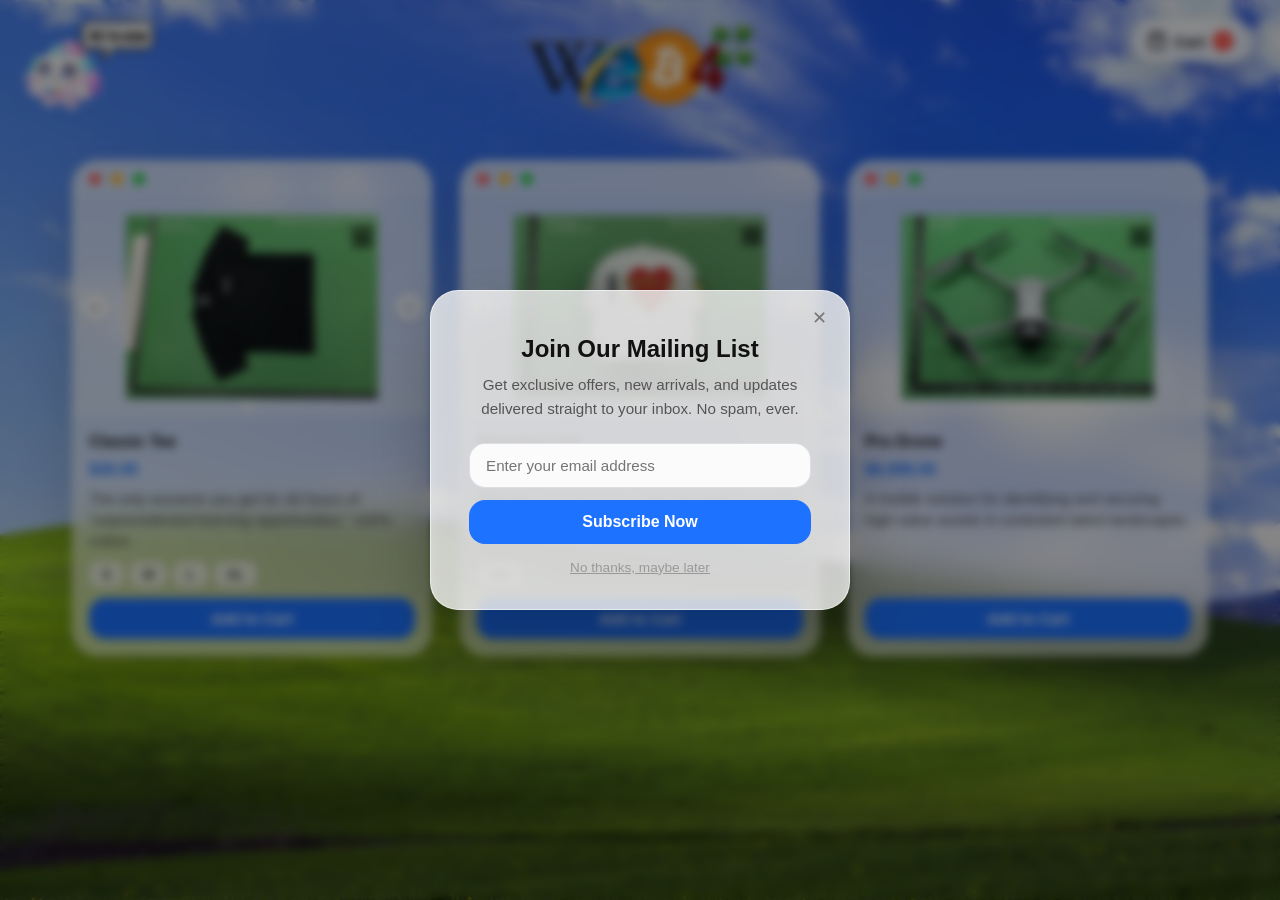
==== blank.html @ 08c39584 "Initial commit — web4intern lock screen + shop Co-Authored-By: Claude Sonnet 4.6 <noreply@anthropic." ====
<!DOCTYPE html>
<html lang="en">
<head>
    <meta charset="UTF-8">
    <meta name="viewport" content="width=device-width, initial-scale=1.0">
    <title>Desktop</title>
    <style>
        * { box-sizing: border-box; }
        body {
            margin: 0;
            padding: 0;
            background: url('images/BG.JPG') no-repeat center center fixed;
            background-size: cover;
            font-family: Arial, sans-serif;
        }

        /* ── Mailing list modal ── */
        .mail-overlay {
            position: fixed;
            inset: 0;
            background: rgba(0,0,0,0.45);
            backdrop-filter: blur(5px);
            z-index: 9999;
            display: flex;
            align-items: center;
            justify-content: center;
        }
        .mail-modal {
            background: rgba(255,255,255,0.78);
            border: 1px solid rgba(255,255,255,0.55);
            border-radius: 28px;
            backdrop-filter: blur(28px);
            box-shadow: 0 32px 80px rgba(0,0,0,0.22);
            padding: 44px 38px 34px;
            max-width: 420px;
            width: 90vw;
            position: relative;
            text-align: center;
        }
        .mail-modal-close {
            position: absolute;
            top: 14px;
            right: 18px;
            background: none;
            border: none;
            font-size: 18px;
            cursor: pointer;
            color: #777;
            line-height: 1;
            padding: 4px;
        }
        .mail-modal h2 {
            margin: 0 0 10px;
            font-size: 1.5rem;
            color: #111;
        }
        .mail-modal p {
            margin: 0 0 22px;
            color: #555;
            font-size: 0.95rem;
            line-height: 1.55;
        }
        .mail-modal input[type="email"] {
            width: 100%;
            padding: 13px 16px;
            border-radius: 16px;
            border: 1.5px solid rgba(46,56,72,0.15);
            background: rgba(255,255,255,0.9);
            font-size: 0.95rem;
            outline: none;
            margin-bottom: 12px;
            transition: border-color 0.2s;
        }
        .mail-modal input[type="email"]:focus { border-color: #1d72ff; }
        .mail-modal .subscribe-btn {
            width: 100%;
            padding: 13px;
            border: none;
            border-radius: 16px;
            background: #1d72ff;
            color: #fff;
            font-weight: 700;
            font-size: 1rem;
            cursor: pointer;
            transition: background 0.2s, transform 0.15s;
        }
        .mail-modal .subscribe-btn:hover { background: #1665d8; transform: translateY(-1px); }
        .mail-modal .subscribe-btn:active { transform: translateY(0); }
        .mail-success {
            display: none;
            color: #28a745;
            font-weight: 700;
            margin-top: 14px;
            font-size: 0.95rem;
        }
        .mail-modal .skip-link {
            display: block;
            margin-top: 16px;
            color: #999;
            font-size: 0.85rem;
            cursor: pointer;
            text-decoration: underline;
        }

        /* ── Header ── */
        .header {
            position: fixed;
            top: 20px;
            left: 50%;
            transform: translateX(-50%);
            z-index: 1001;
        }
        .logo {
            width: 240px;
            height: auto;
            display: block;
            margin: 0 auto;
        }

        /* ── Cart button (top-right, permanent) ── */
        .cart-btn-wrap {
            position: fixed;
            top: 20px;
            right: 28px;
            z-index: 1002;
        }
        .cart-btn {
            display: flex;
            align-items: center;
            gap: 8px;
            background: rgba(255,255,255,0.65);
            border: 1px solid rgba(255,255,255,0.5);
            border-radius: 50px;
            backdrop-filter: blur(16px);
            padding: 10px 18px 10px 14px;
            cursor: pointer;
            box-shadow: 0 8px 24px rgba(0,0,0,0.13);
            transition: background 0.2s, transform 0.15s;
            font-weight: 700;
            font-size: 0.95rem;
            color: #111;
        }
        .cart-btn:hover { background: rgba(255,255,255,0.88); transform: translateY(-1px); }
        .cart-btn svg { width: 20px; height: 20px; }
        .cart-count {
            background: #ff3b30;
            color: #fff;
            border-radius: 50%;
            min-width: 20px;
            height: 20px;
            display: flex;
            align-items: center;
            justify-content: center;
            font-size: 11px;
            font-weight: 700;
            padding: 0 4px;
        }

        /* ── Cart panel ── */
        .cart-panel {
            position: fixed;
            top: 70px;
            right: 28px;
            width: min(320px, 92vw);
            max-height: 70vh;
            background: rgba(255,255,255,0.68);
            border: 1px solid rgba(255,255,255,0.5);
            border-radius: 22px;
            backdrop-filter: blur(22px);
            box-shadow: 0 24px 60px rgba(0,0,0,0.18);
            z-index: 1001;
            display: none;
            flex-direction: column;
            overflow: hidden;
        }
        .cart-panel.show { display: flex; }
        .cart-panel-header {
            display: flex;
            align-items: center;
            justify-content: space-between;
            padding: 14px 18px;
            background: rgba(255,255,255,0.42);
            border-bottom: 1px solid rgba(255,255,255,0.5);
            font-weight: 700;
            font-size: 1rem;
            color: #111;
        }
        .cart-panel-header .close-x {
            background: none;
            border: none;
            font-size: 17px;
            cursor: pointer;
            color: #777;
            padding: 2px 4px;
        }
        .cart-panel-body {
            padding: 14px;
            overflow-y: auto;
            flex: 1;
            min-height: 0;
        }
        .cart-panel-body::-webkit-scrollbar { width: 6px; }
        .cart-panel-body::-webkit-scrollbar-thumb { background: rgba(0,0,0,0.14); border-radius: 999px; }
        .cart-item-row {
            display: flex;
            align-items: center;
            justify-content: space-between;
            padding: 10px 12px;
            border-radius: 14px;
            background: rgba(255,255,255,0.82);
            border: 1px solid rgba(46,56,72,0.08);
            margin-bottom: 8px;
            font-size: 0.9rem;
            color: #111;
        }
        .cart-item-row .remove-btn {
            background: none;
            border: none;
            color: #ff3b30;
            cursor: pointer;
            font-size: 15px;
            padding: 0 2px;
            line-height: 1;
        }
        .cart-empty {
            text-align: center;
            color: #999;
            font-size: 0.9rem;
            padding: 28px 0;
        }
        .cart-total-row {
            padding: 12px 18px;
            border-top: 1px solid rgba(255,255,255,0.5);
            display: flex;
            justify-content: space-between;
            font-weight: 700;
            font-size: 1rem;
            background: rgba(255,255,255,0.42);
            color: #111;
        }
        .cart-checkout {
            margin: 0 14px 14px;
            padding: 12px;
            border: none;
            border-radius: 14px;
            background: #1d72ff;
            color: #fff;
            font-weight: 700;
            cursor: pointer;
            font-size: 0.95rem;
            transition: background 0.2s;
        }
        .cart-checkout:hover { background: #1665d8; }

        /* ── Products ── */
        .product-row {
            position: relative;
            top: 160px;
            width: 100%;
            display: flex;
            justify-content: center;
            align-items: stretch;
            gap: 28px;
            padding: 0 32px;
            box-sizing: border-box;
            margin-bottom: 220px;
        }
        .product-card {
            flex: 1;
            max-width: 360px;
            min-width: 0;
            background: rgba(255,255,255,0.55);
            border: 1px solid rgba(255,255,255,0.4);
            border-radius: 26px;
            box-shadow: 0 24px 60px rgba(0,0,0,0.14);
            backdrop-filter: blur(18px);
            overflow: hidden;
            display: flex;
            flex-direction: column;
            align-items: stretch;
        }
        .card-header {
            display: flex;
            align-items: center;
            gap: 10px;
            padding: 12px 16px;
            background: rgba(255,255,255,0.35);
        }

        /* ── Carousel ── */
        .carousel {
            position: relative;
            width: 100%;
            height: 220px;
            overflow: hidden;
            background: rgba(255,255,255,0.25);
        }
        .carousel-track {
            display: flex;
            height: 100%;
            transition: transform 0.38s cubic-bezier(.4,0,.2,1);
        }
        .carousel-track img {
            width: 100%;
            height: 220px;
            object-fit: contain;
            object-position: center;
            flex-shrink: 0;
            display: block;
            padding: 18px;
        }
        .carousel-btn {
            position: absolute;
            top: 50%;
            transform: translateY(-50%);
            background: rgba(255,255,255,0.72);
            border: none;
            border-radius: 50%;
            width: 28px;
            height: 28px;
            display: flex;
            align-items: center;
            justify-content: center;
            cursor: pointer;
            font-size: 16px;
            z-index: 2;
            box-shadow: 0 2px 8px rgba(0,0,0,0.13);
            transition: background 0.15s;
        }
        .carousel-btn:hover { background: rgba(255,255,255,0.95); }
        .carousel-btn.prev { left: 8px; }
        .carousel-btn.next { right: 8px; }
        .carousel-dots {
            position: absolute;
            bottom: 8px;
            left: 50%;
            transform: translateX(-50%);
            display: flex;
            gap: 5px;
        }
        .carousel-dots .dot {
            width: 6px;
            height: 6px;
            border-radius: 50%;
            background: rgba(255,255,255,0.55);
            cursor: pointer;
            transition: background 0.2s, transform 0.2s;
        }
        .carousel-dots .dot.active {
            background: #fff;
            transform: scale(1.25);
        }

        /* ── Product body ── */
        .product-body {
            padding: 16px;
            display: flex;
            flex-direction: column;
            gap: 10px;
            flex: 1;
        }
        .product-title { font-size: 1rem; font-weight: 700; color: #111; }
        .product-price { color: #1d72ff; font-weight: 700; }
        .product-desc { color: #444; line-height: 1.4; font-size: 0.93rem; flex: 1; }

        /* ── Size selector ── */
        .size-selector {
            display: flex;
            gap: 6px;
            flex-wrap: wrap;
        }
        .size-btn {
            padding: 5px 12px;
            border: 1.5px solid rgba(46,56,72,0.2);
            border-radius: 8px;
            background: rgba(255,255,255,0.65);
            color: #333;
            font-size: 0.85rem;
            cursor: pointer;
            font-weight: 600;
            transition: background 0.15s, border-color 0.15s, color 0.15s;
        }
        .size-btn.selected {
            border-color: #1d72ff;
            background: #1d72ff;
            color: #fff;
        }
        .size-selector.error { outline: 2px solid #ff3b30; border-radius: 8px; }

        /* ── Add to cart button ── */
        .add-to-cart-btn {
            margin-top: auto;
            padding: 12px;
            border: none;
            border-radius: 16px;
            background: #1d72ff;
            color: #fff;
            cursor: pointer;
            font-weight: 700;
            font-size: 0.95rem;
            transition: background 0.2s, transform 0.15s;
        }
        .add-to-cart-btn:hover { background: #1665d8; transform: translateY(-1px); }
        .add-to-cart-btn:active { transform: translateY(0); }

        /* ── Chatbot icon (top-left, no container) ── */
        .chatbot-icon {
            position: fixed;
            top: 18px;
            left: 22px;
            width: 136px;
            height: auto;
            cursor: pointer;
            z-index: 1002;
            animation: shake 0.5s infinite alternate;
            display: block;
        }
        .chatbot-icon:hover { opacity: 0.85; }
        @keyframes shake {
            0% { transform: rotate(-3deg); }
            100% { transform: rotate(3deg); }
        }

        /* ── Chatbot overlay backdrop ── */
        .chat-overlay {
            display: none;
            position: fixed;
            inset: 0;
            background: rgba(0,0,0,0.25);
            backdrop-filter: blur(3px);
            z-index: 1500;
            align-items: center;
            justify-content: center;
        }
        .chat-overlay.show { display: flex; }

        /* ── Chatbot panel (centered) ── */
        .panel {
            position: relative;
            width: min(420px, 92vw);
            height: min(580px, 85vh);
            background: rgba(255,255,255,0.72);
            border-radius: 24px;
            box-shadow: 0 32px 80px rgba(0,0,0,0.22);
            backdrop-filter: blur(28px);
            border: 1px solid rgba(255,255,255,0.5);
            display: flex;
            flex-direction: column;
            overflow: hidden;
        }
        .panel-header {
            display: flex;
            align-items: center;
            justify-content: flex-end;
            padding: 12px 14px 8px;
            background: transparent;
        }
        .chat-close-btn {
            background: rgba(0,0,0,0.08);
            border: none;
            border-radius: 50%;
            width: 28px;
            height: 28px;
            font-size: 14px;
            cursor: pointer;
            color: #555;
            display: flex;
            align-items: center;
            justify-content: center;
            transition: background 0.15s;
        }
        .chat-close-btn:hover { background: rgba(0,0,0,0.15); }
        .panel-body {
            padding: 0 14px 14px;
            display: flex;
            flex-direction: column;
            gap: 10px;
            flex: 1;
            overflow: hidden;
        }
        .panel-body input[type="text"] {
            width: 100%;
            padding: 11px 16px;
            border-radius: 50px;
            border: 1px solid rgba(46,56,72,0.12);
            background: rgba(255,255,255,0.85);
            color: #111;
            outline: none;
            font-size: 0.92rem;
            flex-shrink: 0;
        }
        .panel-body input[type="text"]:focus {
            border-color: #1d72ff;
        }
        .chat-input-row {
            display: flex;
            gap: 8px;
            flex-shrink: 0;
        }
        .chat-input-row input {
            flex: 1;
        }
        .panel-body .send-btn {
            padding: 11px 20px;
            border: none;
            border-radius: 50px;
            background: #1d72ff;
            color: #fff;
            font-weight: 700;
            cursor: pointer;
            font-size: 0.9rem;
            transition: background 0.2s;
            flex-shrink: 0;
            white-space: nowrap;
        }
        .panel-body .send-btn:hover { background: #1665d8; }
        #chatLog {
            flex: 1;
            padding: 12px;
            border-radius: 18px;
            background: rgba(255,255,255,0.55);
            border: 1px solid rgba(255,255,255,0.6);
            overflow-y: auto;
            display: flex;
            flex-direction: column;
            gap: 10px;
            min-height: 0;
        }
        #chatLog::-webkit-scrollbar { width: 5px; }
        #chatLog::-webkit-scrollbar-thumb { background: rgba(0,0,0,0.12); border-radius: 999px; }
        .chat-bubble {
            padding: 10px 14px;
            border-radius: 18px;
            line-height: 1.5;
            font-size: 0.9rem;
            max-width: 80%;
            word-break: break-word;
        }
        .chat-user {
            align-self: flex-end;
            background: #1d72ff;
            color: #fff;
            border-bottom-right-radius: 5px;
        }
        .chat-bot {
            align-self: flex-start;
            background: rgba(255,255,255,0.9);
            color: #111;
            border-bottom-left-radius: 5px;
            box-shadow: 0 2px 8px rgba(0,0,0,0.06);
        }
        .typing-bubble {
            align-self: flex-start;
            background: rgba(255,255,255,0.9);
            border-radius: 18px;
            border-bottom-left-radius: 5px;
            padding: 12px 16px;
            display: flex;
            gap: 5px;
            align-items: center;
            box-shadow: 0 2px 8px rgba(0,0,0,0.06);
        }
        .typing-bubble span {
            width: 7px;
            height: 7px;
            background: #aaa;
            border-radius: 50%;
            animation: typingBounce 1.2s infinite;
        }
        .typing-bubble span:nth-child(2) { animation-delay: 0.2s; }
        .typing-bubble span:nth-child(3) { animation-delay: 0.4s; }
        @keyframes typingBounce {
            0%, 60%, 100% { transform: translateY(0); }
            30% { transform: translateY(-6px); }
        }
        .window-buttons { display: flex; gap: 8px; }
        .window-btn { width: 12px; height: 12px; border-radius: 50%; border: none; cursor: pointer; }
        .red { background: #ff5f57; }
        .yellow { background: #ffbd2e; }
        .green { background: #28ca42; }

        /* ── Zoomable image cursor ── */
        .zoomable { cursor: zoom-in; }

        /* ── Lightbox ── */
        .lightbox {
            display: none;
            position: fixed;
            inset: 0;
            background: rgba(0,0,0,0.82);
            backdrop-filter: blur(6px);
            z-index: 9998;
            align-items: center;
            justify-content: center;
        }
        .lightbox.show { display: flex; }
        .lightbox img {
            max-width: 90vw;
            max-height: 88vh;
            border-radius: 18px;
            box-shadow: 0 40px 100px rgba(0,0,0,0.5);
            object-fit: contain;
            animation: popIn 0.22s cubic-bezier(.34,1.56,.64,1);
        }
        @keyframes popIn {
            from { transform: scale(0.82); opacity: 0; }
            to   { transform: scale(1);    opacity: 1; }
        }
        .lightbox-close {
            position: absolute;
            top: 18px;
            right: 22px;
            background: rgba(255,255,255,0.15);
            border: none;
            border-radius: 50%;
            width: 36px;
            height: 36px;
            color: #fff;
            font-size: 18px;
            cursor: pointer;
            display: flex;
            align-items: center;
            justify-content: center;
        }
        .lightbox-close:hover { background: rgba(255,255,255,0.28); }
        .lightbox-nav {
            position: absolute;
            top: 50%;
            transform: translateY(-50%);
            background: rgba(255,255,255,0.15);
            border: none;
            border-radius: 50%;
            width: 48px;
            height: 48px;
            color: #fff;
            font-size: 28px;
            cursor: pointer;
            display: flex;
            align-items: center;
            justify-content: center;
            transition: background 0.15s;
            z-index: 2;
            line-height: 1;
        }
        .lightbox-nav:hover { background: rgba(255,255,255,0.3); }
        .lightbox-nav.prev { left: 24px; }
        .lightbox-nav.next { right: 24px; }
        .lightbox-nav.hidden { display: none; }

        @media (max-width: 900px) {
            .product-row {
                flex-direction: column;
                align-items: center;
                top: 140px;
                padding: 0 16px;
                gap: 20px;
            }
            .product-card {
                width: 100%;
                max-width: 440px;
                flex: none;
            }
            .carousel { height: 200px; }
            .carousel-track img { height: 200px; }
        }
    </style>
</head>
<body>

<!-- ── Mailing List Modal (shown on page load) ── -->
<div class="mail-overlay" id="mailOverlay">
    <div class="mail-modal">
        <button class="mail-modal-close" id="mailModalClose">✕</button>
        <h2>Join Our Mailing List</h2>
        <p>Get exclusive offers, new arrivals, and updates delivered straight to your inbox. No spam, ever.</p>
        <input type="email" id="mailModalEmail" placeholder="Enter your email address">
        <button class="subscribe-btn" id="mailModalSubscribe">Subscribe Now</button>
        <div class="mail-success" id="mailSuccess"></div>
        <span class="skip-link" id="mailModalSkip">No thanks, maybe later</span>
    </div>
</div>

<!-- ── Header ── -->
<div class="header">
    <img src="images/headerlogo.png" alt="Logo" class="logo">
</div>

<!-- ── Permanent Cart Button (top-right) ── -->
<div class="cart-btn-wrap">
    <button class="cart-btn" id="cartToggleBtn" aria-label="Toggle cart">
        <svg viewBox="0 0 24 24" fill="none" stroke="currentColor" stroke-width="2" stroke-linecap="round" stroke-linejoin="round">
            <path d="M6 2L3 6v14a2 2 0 002 2h14a2 2 0 002-2V6l-3-4z"/>
            <line x1="3" y1="6" x2="21" y2="6"/>
            <path d="M16 10a4 4 0 01-8 0"/>
        </svg>
        Cart
        <span class="cart-count" id="cartCountBadge">0</span>
    </button>
</div>

<!-- ── Cart Panel ── -->
<div class="cart-panel" id="cartPanel">
    <div class="cart-panel-header">
        <span>Your Cart</span>
        <button class="close-x" id="cartPanelClose">✕</button>
    </div>
    <div class="cart-panel-body" id="cartBody">
        <div class="cart-empty" id="cartEmpty">Your cart is empty.</div>
    </div>
    <div class="cart-total-row" id="cartTotalRow" style="display:none;">
        <span>Total</span>
        <span id="cartTotal">$0.00</span>
    </div>
    <button class="cart-checkout" id="cartCheckout" style="display:none;">Checkout</button>
</div>

<!-- ── Products ── -->
<div class="product-row">

    <!-- Product 1 — Shirt -->
    <article class="product-card" data-images='["images/ShirtF.png","images/shirtB.png"]'>
        <div class="card-header">
            <button class="window-btn red"></button>
            <button class="window-btn yellow"></button>
            <button class="window-btn green"></button>
        </div>
        <div class="carousel">
            <div class="carousel-track">
                <img src="images/ShirtF.png" alt="Shirt — Front" class="zoomable">
                <img src="images/shirtB.png" alt="Shirt — Back"  class="zoomable">
            </div>
            <button class="carousel-btn prev">&#8249;</button>
            <button class="carousel-btn next">&#8250;</button>
            <div class="carousel-dots">
                <div class="dot active"></div>
                <div class="dot"></div>
            </div>
        </div>
        <div class="product-body">
            <div class="product-title">Classic Tee</div>
            <div class="product-price">$30.00</div>
            <div class="product-desc">The only souvenir you get for 40 hours of "unprecedented learning opportunities." 100% cotton.</div>
            <div class="size-selector">
                <button class="size-btn">S</button>
                <button class="size-btn">M</button>
                <button class="size-btn">L</button>
                <button class="size-btn">XL</button>
            </div>
            <button class="add-to-cart-btn" data-name="Classic Tee" data-price="30.00">Add to Cart</button>
        </div>
    </article>

    <!-- Product 2 — Hat -->
    <article class="product-card" data-images='["images/hatF.png","images/hatS.png"]'>
        <div class="card-header">
            <button class="window-btn red"></button>
            <button class="window-btn yellow"></button>
            <button class="window-btn green"></button>
        </div>
        <div class="carousel">
            <div class="carousel-track">
                <img src="images/hatF.png" alt="Hat — Front" class="zoomable">
                <img src="images/hatS.png" alt="Hat — Side"  class="zoomable">
            </div>
            <button class="carousel-btn prev">&#8249;</button>
            <button class="carousel-btn next">&#8250;</button>
            <div class="carousel-dots">
                <div class="dot active"></div>
                <div class="dot"></div>
            </div>
        </div>
        <div class="product-body">
            <div class="product-title">Signature Hat</div>
            <div class="product-price">$45.00</div>
            <div class="product-desc">Ethically sourced from a high-throughput, results-oriented manufacturing ecosystem.</div>
            <div class="size-selector">
                <button class="size-btn">OS</button>
            </div>
            <button class="add-to-cart-btn" data-name="Signature Hat" data-price="45.00">Add to Cart</button>
        </div>
    </article>

    <!-- Product 3 — Drone -->
    <article class="product-card" data-images='["images/Drone.png"]'>
        <div class="card-header">
            <button class="window-btn red"></button>
            <button class="window-btn yellow"></button>
            <button class="window-btn green"></button>
        </div>
        <div class="carousel">
            <div class="carousel-track">
                <img src="images/Drone.png" alt="Drone" class="zoomable">
            </div>
        </div>
        <div class="product-body">
            <div class="product-title">Pro Drone</div>
            <div class="product-price">$6,999.00</div>
            <div class="product-desc">A mobile solution for identifying and securing high-value assets in contested talent landscapes.</div>
            <button class="add-to-cart-btn" data-name="Pro Drone" data-price="6999.00" data-no-size="true">Add to Cart</button>
        </div>
    </article>

</div>

<!-- ── Lightbox ── -->
<div class="lightbox" id="lightbox">
    <button class="lightbox-close" id="lightboxClose">✕</button>
    <button class="lightbox-nav prev" id="lightboxPrev">&#8249;</button>
    <img id="lightboxImg" src="" alt="">
    <button class="lightbox-nav next" id="lightboxNext">&#8250;</button>
</div>

<!-- ── Chatbot icon (top-left) ── -->
<img class="chatbot-icon" id="chatbot" src="images/chatbot.png" alt="Chat">

<!-- ── Chatbot overlay + panel ── -->
<div class="chat-overlay" id="chatOverlay">
    <div class="panel" id="chatbotPanel">
        <div class="panel-header">
            <button class="chat-close-btn" id="chatCloseBtn">✕</button>
        </div>
        <div class="panel-body">
            <div id="chatLog"></div>
            <div class="chat-input-row">
                <input type="text" id="chatInput" placeholder="Type a message...">
                <button class="send-btn" id="sendChat">Send</button>
            </div>
        </div>
    </div>
</div>

<script>
    // ── Redirect to index.html on refresh ──
    if (performance.getEntriesByType('navigation')[0]?.type === 'reload') {
        window.location.replace('index.html');
    }

    // ── Mailing list modal ──
    const mailOverlay = document.getElementById('mailOverlay');

    function closeMailModal() { mailOverlay.style.display = 'none'; }

    document.getElementById('mailModalClose').addEventListener('click', closeMailModal);
    document.getElementById('mailModalSkip').addEventListener('click', closeMailModal);

    document.getElementById('mailModalSubscribe').addEventListener('click', () => {
        const emailInput = document.getElementById('mailModalEmail');
        const email = emailInput.value.trim();
        const valid = email && /^[^\s@]+@[^\s@]+\.[^\s@]+$/.test(email);

        if (!valid) {
            emailInput.style.borderColor = '#ff3b30';
            emailInput.focus();
            return;
        }
        emailInput.style.borderColor = '';

        const success = document.getElementById('mailSuccess');
        success.style.display = 'block';
        success.textContent = `You're in! We'll be in touch at ${email}.`;
        document.getElementById('mailModalSubscribe').disabled = true;
        setTimeout(closeMailModal, 2200);
    });

    // ── Carousels ──
    document.querySelectorAll('.carousel').forEach(carousel => {
        let idx = 0;
        const track = carousel.querySelector('.carousel-track');
        const dots = Array.from(carousel.querySelectorAll('.dot'));
        const total = dots.length;

        function goTo(n) {
            idx = (n + total) % total;
            track.style.transform = `translateX(-${idx * 100}%)`;
            dots.forEach((d, i) => d.classList.toggle('active', i === idx));
        }

        carousel.querySelector('.prev')?.addEventListener('click', () => goTo(idx - 1));
        carousel.querySelector('.next')?.addEventListener('click', () => goTo(idx + 1));
        dots.forEach((d, i) => d.addEventListener('click', () => goTo(i)));
    });

    // ── Size selector ──
    document.querySelectorAll('.size-selector').forEach(selector => {
        selector.querySelectorAll('.size-btn').forEach(btn => {
            btn.addEventListener('click', () => {
                selector.querySelectorAll('.size-btn').forEach(b => b.classList.remove('selected'));
                btn.classList.add('selected');
                selector.classList.remove('error');
            });
        });
    });

    // ── Cart state ──
    let cartItems = [];

    const cartPanel       = document.getElementById('cartPanel');
    const cartBody        = document.getElementById('cartBody');
    const cartEmpty       = document.getElementById('cartEmpty');
    const cartTotalRow    = document.getElementById('cartTotalRow');
    const cartTotalSpan   = document.getElementById('cartTotal');
    const cartCountBadge  = document.getElementById('cartCountBadge');
    const cartCheckout    = document.getElementById('cartCheckout');

    document.getElementById('cartToggleBtn').addEventListener('click', () =>
        cartPanel.classList.toggle('show')
    );
    document.getElementById('cartPanelClose').addEventListener('click', () =>
        cartPanel.classList.remove('show')
    );

    function renderCart() {
        cartBody.querySelectorAll('.cart-item-row').forEach(el => el.remove());

        if (cartItems.length === 0) {
            cartEmpty.style.display = 'block';
            cartTotalRow.style.display = 'none';
            cartCheckout.style.display = 'none';
        } else {
            cartEmpty.style.display = 'none';
            cartTotalRow.style.display = 'flex';
            cartCheckout.style.display = 'block';

            cartItems.forEach((item, i) => {
                const row = document.createElement('div');
                row.className = 'cart-item-row';
                row.innerHTML =
                    `<span><strong>${item.name}</strong> <small style="color:#888">(${item.size})</small></span>
                     <span style="display:flex;align-items:center;gap:8px">
                         <strong>$${item.price}</strong>
                         <button class="remove-btn" data-index="${i}" aria-label="Remove">✕</button>
                     </span>`;
                cartBody.appendChild(row);
            });

            const total = cartItems.reduce((sum, item) => sum + parseFloat(item.price), 0);
            cartTotalSpan.textContent = `$${total.toFixed(2)}`;
        }

        cartCountBadge.textContent = cartItems.length;

        cartBody.querySelectorAll('.remove-btn').forEach(btn => {
            btn.addEventListener('click', () => {
                cartItems.splice(parseInt(btn.dataset.index), 1);
                renderCart();
            });
        });
    }

    document.querySelectorAll('.add-to-cart-btn').forEach(btn => {
        btn.addEventListener('click', () => {
            const card = btn.closest('.product-card');
            const noSize = btn.dataset.noSize === 'true';
            const sizeSelector = card.querySelector('.size-selector');
            const selectedSize = sizeSelector ? sizeSelector.querySelector('.size-btn.selected') : null;

            if (!noSize && !selectedSize) {
                sizeSelector.classList.add('error');
                setTimeout(() => sizeSelector.classList.remove('error'), 1200);
                return;
            }

            cartItems.push({
                name:  btn.dataset.name,
                price: btn.dataset.price,
                size:  noSize ? 'One Size' : selectedSize.textContent.trim()
            });

            renderCart();
            cartPanel.classList.add('show');

            // Brief button feedback
            btn.textContent = '✓ Added!';
            btn.style.background = '#28a745';
            setTimeout(() => {
                btn.textContent = 'Add to Cart';
                btn.style.background = '';
            }, 1100);
        });
    });

    cartCheckout.addEventListener('click', () => {
        alert('Checkout coming soon!');
    });

    // ── Lightbox with carousel ──
    const lightbox    = document.getElementById('lightbox');
    const lightboxImg = document.getElementById('lightboxImg');
    const lbPrev      = document.getElementById('lightboxPrev');
    const lbNext      = document.getElementById('lightboxNext');
    let lbImages = [], lbIdx = 0;

    function lbShow(images, startIdx) {
        lbImages = images;
        lbIdx = startIdx;
        lightboxImg.src = lbImages[lbIdx];
        lbPrev.classList.toggle('hidden', lbImages.length <= 1);
        lbNext.classList.toggle('hidden', lbImages.length <= 1);
        lightbox.classList.add('show');
    }
    function lbGo(dir) {
        lbIdx = (lbIdx + dir + lbImages.length) % lbImages.length;
        lightboxImg.style.animation = 'none';
        lightboxImg.offsetHeight; // reflow
        lightboxImg.style.animation = '';
        lightboxImg.src = lbImages[lbIdx];
    }

    document.querySelectorAll('.zoomable').forEach(img => {
        img.addEventListener('click', () => {
            const card   = img.closest('.product-card');
            const images = JSON.parse(card.dataset.images);
            const allImgs = Array.from(card.querySelectorAll('.zoomable'));
            const startIdx = allImgs.indexOf(img);
            lbShow(images, startIdx);
        });
    });

    lbPrev.addEventListener('click', e => { e.stopPropagation(); lbGo(-1); });
    lbNext.addEventListener('click', e => { e.stopPropagation(); lbGo(1); });
    document.getElementById('lightboxClose').addEventListener('click', () => lightbox.classList.remove('show'));
    lightbox.addEventListener('click', e => { if (e.target === lightbox) lightbox.classList.remove('show'); });
    document.addEventListener('keydown', e => {
        if (!lightbox.classList.contains('show')) return;
        if (e.key === 'ArrowLeft')  lbGo(-1);
        if (e.key === 'ArrowRight') lbGo(1);
        if (e.key === 'Escape') lightbox.classList.remove('show');
    });

    // ── Cache-bust chatbot icon PNG ──
    document.getElementById('chatbot').src = `images/chatbot.png?v=${Date.now()}`;

    // ── Chatbot ──
    const chatOverlay = document.getElementById('chatOverlay');

    document.getElementById('chatbot').addEventListener('click', () => {
        chatOverlay.classList.toggle('show');
    });
    document.getElementById('chatCloseBtn').addEventListener('click', () => {
        chatOverlay.classList.remove('show');
    });
    chatOverlay.addEventListener('click', e => {
        if (e.target === chatOverlay) chatOverlay.classList.remove('show');
    });

    const chatLog   = document.getElementById('chatLog');
    const chatInput = document.getElementById('chatInput');

    document.getElementById('sendChat').addEventListener('click', sendMessage);
    chatInput.addEventListener('keydown', e => { if (e.key === 'Enter') sendMessage(); });

    const botTopics = [
        {
            keys: ['hello','hi','hey','sup','hiya','howdy','greetings'],
            replies: [
                "oh hi! welcome! i just started here today so you caught me at a great time. or a terrible time. depends on your standards.",
                "hey!! so glad you're here. i am also here and that is roughly where my usefulness ends.",
                "hello! i'm your support agent for today. i use that term loosely."
            ]
        },
        {
            keys: ['price','cost','how much','expensive','cheap','afford','pricing'],
            replies: [
                "great pricing question! i saw some numbers on the screen earlier and they looked very… numerical.",
                "the prices are listed right on the product cards! that part i actually know. growth.",
                "honestly the prices are right there on the page. that's one thing i CAN point you to. big day for me."
            ]
        },
        {
            keys: ['size','sizing','fit','measurements','small','medium','large','xl','xs'],
            replies: [
                "sizing! yes. we have S, M, L, and XL. i read that off the buttons. you're welcome.",
                "for sizing i'd say go with what feels right in your heart. or just pick one from the card. either works.",
                "i actually know this one — there are size buttons on each product! S M L XL. i'm on a roll today."
            ]
        },
        {
            keys: ['ship','shipping','delivery','arrive','track','package','order'],
            replies: [
                "shipping! i asked someone about that. she said 'fast'. i wrote that down.",
                "your order will arrive… eventually. i believe in it.",
                "shipping times are… a number of days. a positive number. that's my final answer."
            ]
        },
        {
            keys: ['return','refund','exchange','money back','cancel'],
            replies: [
                "returns! i looked for that policy document. i found a birthday card from 2019. unrelated.",
                "our return policy is very fair and reasonable, i think. i haven't read it. but it feels fair.",
                "for returns i'd say reach out to someone more senior than me, which is literally everyone here."
            ]
        },
        {
            keys: ['cart','checkout','buy','purchase','order','add','payment','pay'],
            replies: [
                "to add something to your cart just pick a size and hit Add to Cart! i actually set that up. well someone did. i watched.",
                "the cart button is in the top right corner! i know where that is. this is my best day so far.",
                "checkout is coming soon according to the button. i trust the button more than i trust myself."
            ]
        },
        {
            keys: ['product','item','what do you sell','stock','available','inventory'],
            replies: [
                "we have 3 amazing products! product 1, product 2, and product 3. i named them myself. i did not name them.",
                "all products are right there on the page! very shiny. very clickable. i recommend all of them equally.",
                "great selection question. we have items. multiple. they are good, i assume."
            ]
        },
        {
            keys: ['help','support','assist','problem','issue','wrong','broken','fix'],
            replies: [
                "i am technically the help. i know how that sounds.",
                "you've come to the right place for help! and also the wrong place. it's complicated.",
                "i want to solve your problem so badly. i just need a few more weeks of training. or months."
            ]
        },
        {
            keys: ['thanks','thank you','thx','ty','appreciate','cheers'],
            replies: [
                "you're so welcome! i didn't do much but i appreciate the recognition.",
                "aww thanks! this is the highlight of my shift. genuinely.",
                "thank YOU for being so patient with me on my first day. you're very kind."
            ]
        },
        {
            keys: ['who are you','what are you','your name','are you a bot','are you real','are you human','ai'],
            replies: [
                "i am a support chatbot! first day. please be gentle.",
                "great question. philosophically? i'm figuring that out. practically? i answer chat messages with varying success.",
                "i am an AI assistant! i was told to be helpful. i am doing my best and that is all i can promise."
            ]
        },
        {
            keys: ['joke','funny','laugh','humor','entertain'],
            replies: [
                "why did the support agent cross the road? to ask someone on the other side what a support agent does.",
                "okay here's one: knock knock. who's there? i forgot. sorry. first day.",
                "i would tell you a joke but i only know work-appropriate ones and they're all about spreadsheets."
            ]
        },
        {
            keys: ['bye','goodbye','see you','later','cya','peace'],
            replies: [
                "goodbye! it was an honor to barely help you today.",
                "see you later! i'll be here. learning. slowly.",
                "bye! thanks for chatting. i'm going to go read the handbook now. for real this time."
            ]
        }
    ];

    const botFallbacks = [
        "great question! i have no idea. but i appreciated the energy you put into asking.",
        "i checked my notes and my notes say 'buy milk'. not helpful. sorry.",
        "oh wow okay. let me think about that. …nope. nothing. completely empty up here.",
        "i forwarded your question to my manager. she forwarded it back. we're going in circles.",
        "according to my training, the answer is 'yes'. or 'no'. one of those for sure.",
        "i asked the guy next to me and he also just started today. we're both lost.",
        "my confidence level is 4 out of 10 and dropping. but i'm smiling so that counts.",
        "i'm looking it up right now… okay google also has no idea. we're all in this together.",
        "i wrote your concern on a sticky note. i then lost the sticky note. my apologies.",
        "i'm nodding very confidently while having absolutely no clue what you just said.",
        "our policy on that is… hang on i'm reading the policy… okay i can't find the policy.",
        "technically i am a support agent. practically i am a person who just learned where the bathroom is."
    ];

    function getBotReply(message) {
        const lower = message.toLowerCase();
        for (const topic of botTopics) {
            if (topic.keys.some(k => lower.includes(k))) {
                return topic.replies[Math.floor(Math.random() * topic.replies.length)];
            }
        }
        return botFallbacks[Math.floor(Math.random() * botFallbacks.length)];
    }

    function showTyping() {
        const t = document.createElement('div');
        t.className = 'typing-bubble';
        t.id = 'typingIndicator';
        t.innerHTML = '<span></span><span></span><span></span>';
        chatLog.appendChild(t);
        chatLog.scrollTop = chatLog.scrollHeight;
        return t;
    }

    function sendMessage() {
        const message = chatInput.value.trim();
        if (!message) return;

        const userBubble = document.createElement('div');
        userBubble.className = 'chat-bubble chat-user';
        userBubble.textContent = message;
        chatLog.appendChild(userBubble);
        chatLog.scrollTop = chatLog.scrollHeight;
        chatInput.value = '';

        const typing = showTyping();
        const delay = 900 + Math.random() * 700;
        setTimeout(() => {
            typing.remove();
            const botBubble = document.createElement('div');
            botBubble.className = 'chat-bubble chat-bot';
            botBubble.textContent = getBotReply(message);
            chatLog.appendChild(botBubble);
            chatLog.scrollTop = chatLog.scrollHeight;
        }, delay);
    }

    // ── Greeting on chatbot open ──
    document.getElementById('chatbot').addEventListener('click', () => {
        if (chatLog.childElementCount === 0) {
            const typing = showTyping();
            setTimeout(() => {
                typing.remove();
                const greet = document.createElement('div');
                greet.className = 'chat-bubble chat-bot';
                greet.textContent = "oh — hi. i didn't hear you come in… please don't test me too hard, it's my first day";
                chatLog.appendChild(greet);
                chatLog.scrollTop = chatLog.scrollHeight;
            }, 1200);
        }
    }, { capture: true });
</script>
</body>
</html>
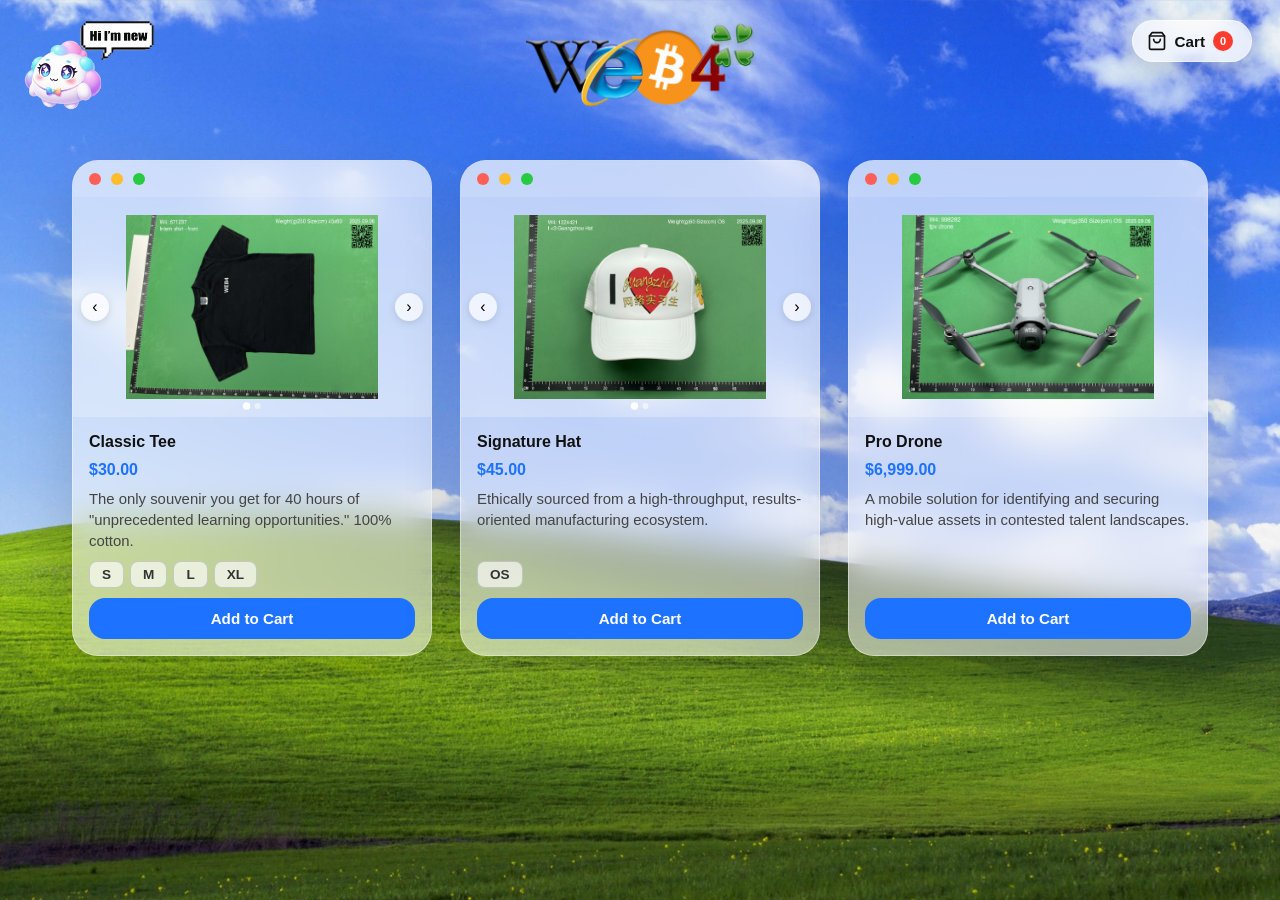
==== commit 8da2f8f3: "Remove mailing list modal from shop page Co-Authored-By: Claude Sonnet 4.6 <noreply@anthropic.com>" ====
--- a/blank.html
+++ b/blank.html
@@ -12,94 +12,6 @@
             background: url('images/BG.JPG') no-repeat center center fixed;
             background-size: cover;
             font-family: Arial, sans-serif;
-        }
-
-        /* ── Mailing list modal ── */
-        .mail-overlay {
-            position: fixed;
-            inset: 0;
-            background: rgba(0,0,0,0.45);
-            backdrop-filter: blur(5px);
-            z-index: 9999;
-            display: flex;
-            align-items: center;
-            justify-content: center;
-        }
-        .mail-modal {
-            background: rgba(255,255,255,0.78);
-            border: 1px solid rgba(255,255,255,0.55);
-            border-radius: 28px;
-            backdrop-filter: blur(28px);
-            box-shadow: 0 32px 80px rgba(0,0,0,0.22);
-            padding: 44px 38px 34px;
-            max-width: 420px;
-            width: 90vw;
-            position: relative;
-            text-align: center;
-        }
-        .mail-modal-close {
-            position: absolute;
-            top: 14px;
-            right: 18px;
-            background: none;
-            border: none;
-            font-size: 18px;
-            cursor: pointer;
-            color: #777;
-            line-height: 1;
-            padding: 4px;
-        }
-        .mail-modal h2 {
-            margin: 0 0 10px;
-            font-size: 1.5rem;
-            color: #111;
-        }
-        .mail-modal p {
-            margin: 0 0 22px;
-            color: #555;
-            font-size: 0.95rem;
-            line-height: 1.55;
-        }
-        .mail-modal input[type="email"] {
-            width: 100%;
-            padding: 13px 16px;
-            border-radius: 16px;
-            border: 1.5px solid rgba(46,56,72,0.15);
-            background: rgba(255,255,255,0.9);
-            font-size: 0.95rem;
-            outline: none;
-            margin-bottom: 12px;
-            transition: border-color 0.2s;
-        }
-        .mail-modal input[type="email"]:focus { border-color: #1d72ff; }
-        .mail-modal .subscribe-btn {
-            width: 100%;
-            padding: 13px;
-            border: none;
-            border-radius: 16px;
-            background: #1d72ff;
-            color: #fff;
-            font-weight: 700;
-            font-size: 1rem;
-            cursor: pointer;
-            transition: background 0.2s, transform 0.15s;
-        }
-        .mail-modal .subscribe-btn:hover { background: #1665d8; transform: translateY(-1px); }
-        .mail-modal .subscribe-btn:active { transform: translateY(0); }
-        .mail-success {
-            display: none;
-            color: #28a745;
-            font-weight: 700;
-            margin-top: 14px;
-            font-size: 0.95rem;
-        }
-        .mail-modal .skip-link {
-            display: block;
-            margin-top: 16px;
-            color: #999;
-            font-size: 0.85rem;
-            cursor: pointer;
-            text-decoration: underline;
         }
 
         /* ── Header ── */
@@ -668,18 +580,6 @@
 <body>
 
 <!-- ── Mailing List Modal (shown on page load) ── -->
-<div class="mail-overlay" id="mailOverlay">
-    <div class="mail-modal">
-        <button class="mail-modal-close" id="mailModalClose">✕</button>
-        <h2>Join Our Mailing List</h2>
-        <p>Get exclusive offers, new arrivals, and updates delivered straight to your inbox. No spam, ever.</p>
-        <input type="email" id="mailModalEmail" placeholder="Enter your email address">
-        <button class="subscribe-btn" id="mailModalSubscribe">Subscribe Now</button>
-        <div class="mail-success" id="mailSuccess"></div>
-        <span class="skip-link" id="mailModalSkip">No thanks, maybe later</span>
-    </div>
-</div>
-
 <!-- ── Header ── -->
 <div class="header">
     <img src="images/headerlogo.png" alt="Logo" class="logo">
@@ -835,33 +735,6 @@
         window.location.replace('index.html');
     }
 
-    // ── Mailing list modal ──
-    const mailOverlay = document.getElementById('mailOverlay');
-
-    function closeMailModal() { mailOverlay.style.display = 'none'; }
-
-    document.getElementById('mailModalClose').addEventListener('click', closeMailModal);
-    document.getElementById('mailModalSkip').addEventListener('click', closeMailModal);
-
-    document.getElementById('mailModalSubscribe').addEventListener('click', () => {
-        const emailInput = document.getElementById('mailModalEmail');
-        const email = emailInput.value.trim();
-        const valid = email && /^[^\s@]+@[^\s@]+\.[^\s@]+$/.test(email);
-
-        if (!valid) {
-            emailInput.style.borderColor = '#ff3b30';
-            emailInput.focus();
-            return;
-        }
-        emailInput.style.borderColor = '';
-
-        const success = document.getElementById('mailSuccess');
-        success.style.display = 'block';
-        success.textContent = `You're in! We'll be in touch at ${email}.`;
-        document.getElementById('mailModalSubscribe').disabled = true;
-        setTimeout(closeMailModal, 2200);
-    });
-
     // ── Carousels ──
     document.querySelectorAll('.carousel').forEach(carousel => {
         let idx = 0;
